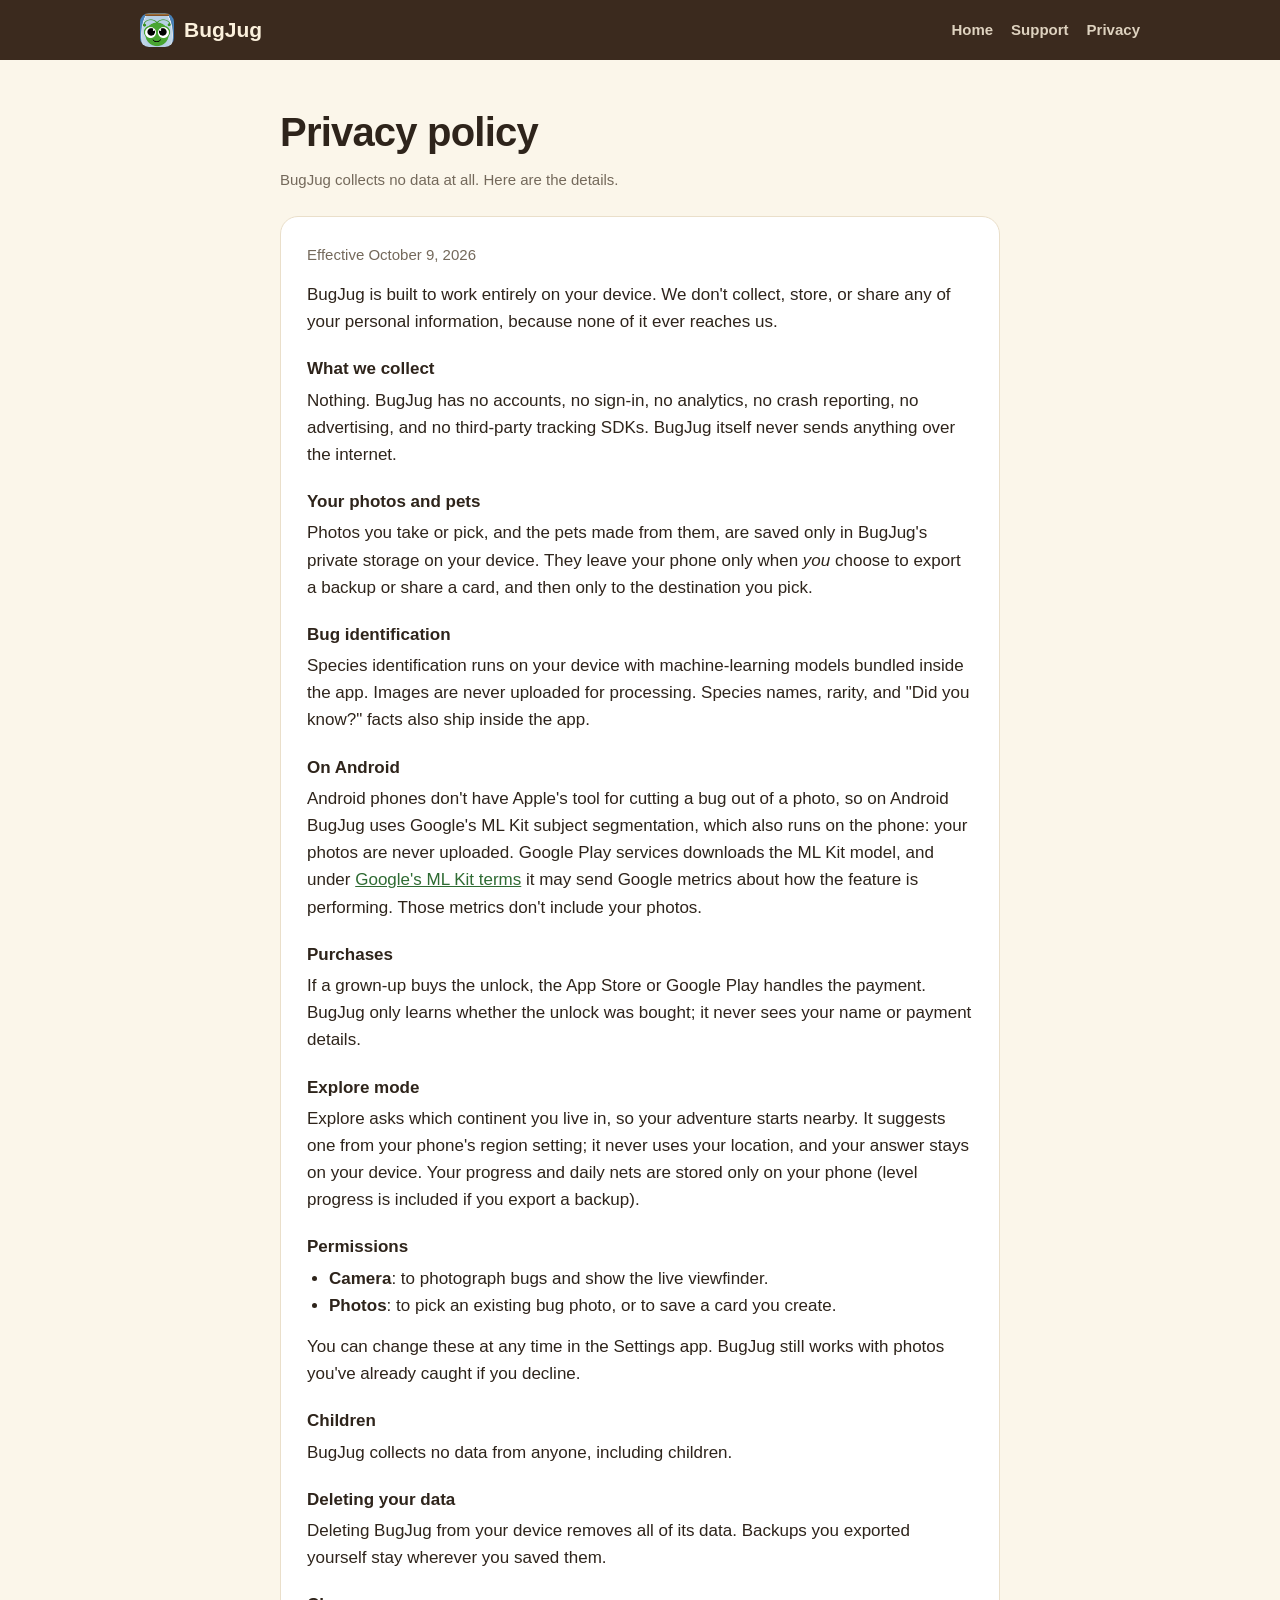
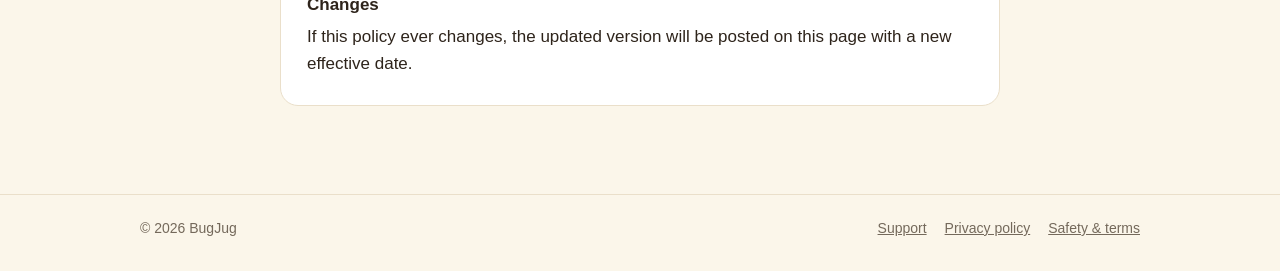
==== privacy.html @ 44944789 "BugJug website: home, privacy policy and support pages Co-Authored-By: Claude Opus 5.5 <noreply@anth" ====
<!DOCTYPE html>
<html lang="en">
<head>
  <meta charset="utf-8">
  <meta name="viewport" content="width=device-width, initial-scale=1">
  <title>BugJug Privacy Policy</title>
  <meta name="description" content="BugJug's privacy policy: no data collected, no accounts, no tracking. Everything stays on your device.">
  <meta name="theme-color" content="#3b2a1e">
  <link rel="icon" href="favicon.png">
  <link rel="apple-touch-icon" href="apple-touch-icon.png">
  <link rel="stylesheet" href="style.css">
</head>
<body>
<header class="bar">
  <div class="wrap">
    <a class="brand" href="./"><img src="img/icon.png" alt="">BugJug</a>
    <nav>
      <a class="wide" href="./">Home</a>
      <a href="support.html">Support</a>
      <a href="privacy.html">Privacy</a>
    </nav>
  </div>
</header>
<main class="doc">
  <h1>Privacy policy</h1>
  <p class="meta">BugJug collects no data at all. Here are the details.</p>
  <section id="privacy">
    <p class="meta">Effective October 9, 2026</p>
    <p>BugJug is built to work entirely on your device. We don't collect, store, or share any of your
      personal information, because none of it ever reaches us.</p>

    <h3>What we collect</h3>
    <p>Nothing. BugJug has no accounts, no sign-in, no analytics, no crash reporting, no advertising,
      and no third-party tracking SDKs. BugJug itself never sends anything over the internet.</p>

    <h3>Your photos and pets</h3>
    <p>Photos you take or pick, and the pets made from them, are saved only in BugJug's private storage
      on your device. They leave your phone only when <em>you</em> choose to export a backup or share a
      card, and then only to the destination you pick.</p>

    <h3>Bug identification</h3>
    <p>Species identification runs on your device with machine-learning models bundled inside the app.
      Images are never uploaded for processing. Species names, rarity, and "Did you know?" facts also ship
      inside the app.</p>

    <h3>On Android</h3>
    <p>Android phones don't have Apple's tool for cutting a bug out of a photo, so on Android BugJug
      uses Google's ML Kit subject segmentation, which also runs on the phone: your photos are never
      uploaded. Google Play services downloads the ML Kit model, and under
      <a href="https://developers.google.com/ml-kit/terms">Google's ML Kit terms</a> it may send Google
      metrics about how the feature is performing. Those metrics don't include your photos.</p>

    <h3>Purchases</h3>
    <p>If a grown-up buys the unlock, the App Store or Google Play handles the payment. BugJug only
      learns whether the unlock was bought; it never sees your name or payment details.</p>

    <h3>Explore mode</h3>
    <p>Explore asks which continent you live in, so your adventure starts nearby. It suggests one from
      your phone's region setting; it never uses your location, and your answer stays on your device.
      Your progress and daily nets are stored only on your phone (level progress is included if you
      export a backup).</p>

    <h3>Permissions</h3>
    <ul>
      <li><strong>Camera</strong>: to photograph bugs and show the live viewfinder.</li>
      <li><strong>Photos</strong>: to pick an existing bug photo, or to save a card you create.</li>
    </ul>
    <p>You can change these at any time in the Settings app. BugJug still works with photos you've
      already caught if you decline.</p>

    <h3>Children</h3>
    <p>BugJug collects no data from anyone, including children.</p>

    <h3>Deleting your data</h3>
    <p>Deleting BugJug from your device removes all of its data. Backups you exported yourself stay
      wherever you saved them.</p>

    <h3>Changes</h3>
    <p>If this policy ever changes, the updated version will be posted on this page with a new
      effective date.</p>
  </section>
</main>
<footer>
  <div class="wrap">
    <span>© 2026 BugJug</span>
    <nav>
      <a href="support.html">Support</a>
      <a href="privacy.html">Privacy policy</a>
      <a href="support.html#safety">Safety &amp; terms</a>
    </nav>
  </div>
</footer>
</body>
</html>
---- style.css ----
:root {
  --bg: #fbf6ea;
  --card: #ffffff;
  --ink: #2e241b;
  --muted: #74695b;
  --wood: #3b2a1e;
  --wood-ink: #fbf0dc;
  --coral: #f0806a;
  --green: #6faa63;
  --green-ink: #2f6b33;
  --soft: #f4ead6;
  --line: #eadfca;
}
@media (prefers-color-scheme: dark) {
  :root {
    --bg: #1b1510;
    --card: #261e17;
    --ink: #f3eadb;
    --muted: #b3a690;
    --wood: #120d09;
    --soft: #33281e;
    --green-ink: #9fd193;
    --line: #3a2f24;
  }
}
* { box-sizing: border-box; }
html { -webkit-text-size-adjust: 100%; }
body {
  margin: 0;
  background: var(--bg);
  color: var(--ink);
  font: 17px/1.6 ui-rounded, "SF Pro Rounded", -apple-system, BlinkMacSystemFont, "Segoe UI", Roboto, Helvetica, Arial, sans-serif;
}
img { max-width: 100%; display: block; }
a { color: var(--green-ink); }
.wrap { max-width: 1040px; margin: 0 auto; padding: 0 20px; }

/* Top bar */
.bar { background: var(--wood); color: var(--wood-ink); }
.bar .wrap { display: flex; align-items: center; justify-content: space-between; gap: 12px; height: 60px; }
.brand { display: flex; align-items: center; gap: 10px; color: var(--wood-ink); text-decoration: none; font-weight: 800; font-size: 21px; }
.brand img { width: 34px; height: 34px; border-radius: 9px; }
.bar nav { display: flex; gap: 18px; font-size: 15px; }
.bar nav a { color: var(--wood-ink); opacity: .85; text-decoration: none; font-weight: 600; }
.bar nav a:hover { opacity: 1; text-decoration: underline; }

/* Hero */
.hero { background: var(--wood); color: var(--wood-ink); padding: 40px 0 0; overflow: hidden; }
.hero .wrap { display: grid; grid-template-columns: 1.1fr 1fr; gap: 40px; align-items: end; }
.hero-copy { padding-bottom: 64px; }
.hero-icon { width: 96px; height: 96px; border-radius: 22px; box-shadow: 0 8px 24px rgba(0,0,0,.35); margin-bottom: 20px; }
.hero h1 { font-size: clamp(36px, 6vw, 56px); line-height: 1.05; margin: 0 0 14px; letter-spacing: -0.02em; }
.hero p { font-size: 19px; opacity: .9; margin: 0 0 26px; max-width: 34em; }
.cta { display: flex; flex-wrap: wrap; gap: 12px; align-items: center; }
.badge {
  display: inline-flex; align-items: center; gap: 10px; background: #000; color: #fff;
  border: 1px solid #555; border-radius: 12px; padding: 9px 18px; text-decoration: none; font-weight: 700;
}
.badge small { display: block; font-size: 11px; font-weight: 500; opacity: .8; line-height: 1.1; }
.badge span { line-height: 1.15; }
.note { font-size: 14px; opacity: .75; }
.hero-shots { display: flex; justify-content: center; gap: 18px; }
.hero-shots img { width: 220px; border-radius: 28px 28px 0 0; box-shadow: 0 -6px 30px rgba(0,0,0,.4); }
.hero-shots img:nth-child(2) { margin-bottom: -40px; }

/* Pills */
.pills { list-style: none; padding: 0; margin: 48px 0 0; display: grid; grid-template-columns: repeat(auto-fit, minmax(200px, 1fr)); gap: 14px; }
.pills li { background: var(--card); border: 1px solid var(--line); border-radius: 18px; padding: 18px 20px; }
.pills strong { display: block; font-size: 18px; }
.pills .e { font-size: 26px; display: block; margin-bottom: 4px; }

/* Feature rows */
.feature { display: grid; grid-template-columns: 1fr 1fr; gap: 48px; align-items: center; padding: 64px 0; border-bottom: 1px solid var(--line); }
.feature:last-of-type { border-bottom: 0; }
.feature.flip .shots { order: -1; }
.feature h2 { font-size: 34px; margin: 0 0 6px; letter-spacing: -0.01em; }
.kicker { color: var(--coral); font-weight: 800; letter-spacing: .08em; text-transform: uppercase; font-size: 14px; margin: 0 0 6px; }
.feature ul { padding-left: 20px; margin: 12px 0 0; }
.feature li { margin-bottom: 8px; }
.shots { display: flex; gap: 16px; justify-content: center; }
.shots img { width: 46%; max-width: 240px; border-radius: 24px; border: 1px solid var(--line); box-shadow: 0 10px 30px rgba(60,40,20,.15); }

/* Closing */
.closing { background: var(--soft); border-radius: 28px; padding: 40px 28px; text-align: center; margin: 24px 0 64px; }
.closing h2 { font-size: 30px; margin: 0 0 8px; }
.closing p { margin: 0 auto 8px; max-width: 36em; }

/* Document pages */
.doc { max-width: 760px; margin: 0 auto; padding: 40px 20px 64px; }
.doc h1 { font-size: 40px; margin: 0 0 4px; letter-spacing: -0.02em; }
.doc section { background: var(--card); border: 1px solid var(--line); border-radius: 18px; padding: 26px 26px 14px; margin: 24px 0; }
.doc h2 { font-size: 24px; margin: 0 0 6px; }
.doc h3 { font-size: 17px; margin: 20px 0 4px; }
.meta { color: var(--muted); font-size: 15px; margin: 0 0 12px; }
.doc p, .doc ul { margin: 0 0 14px; }
.doc ul { padding-left: 22px; }
.button { display: inline-block; background: var(--green); color: #fff; text-decoration: none; font-weight: 700; padding: 10px 20px; border-radius: 999px; }

footer { border-top: 1px solid var(--line); color: var(--muted); font-size: 14px; }
footer .wrap { display: flex; flex-wrap: wrap; gap: 8px 20px; justify-content: space-between; padding-top: 22px; padding-bottom: 32px; }
footer nav { display: flex; gap: 18px; }
footer a { color: var(--muted); }

@media (max-width: 760px) {
  .bar nav { gap: 12px; font-size: 14px; }
  .bar nav .wide { display: none; }
  .hero .wrap { grid-template-columns: 1fr; gap: 8px; }
  .hero-copy { padding-bottom: 24px; }
  .hero-shots img { width: 44%; border-radius: 20px 20px 0 0; }
  .hero-shots img:nth-child(2) { margin-bottom: -24px; }
  .feature { grid-template-columns: 1fr; gap: 24px; padding: 44px 0; }
  .feature.flip .shots { order: 0; }
  .feature h2 { font-size: 28px; }
  .doc section { padding: 20px 18px 8px; }
}
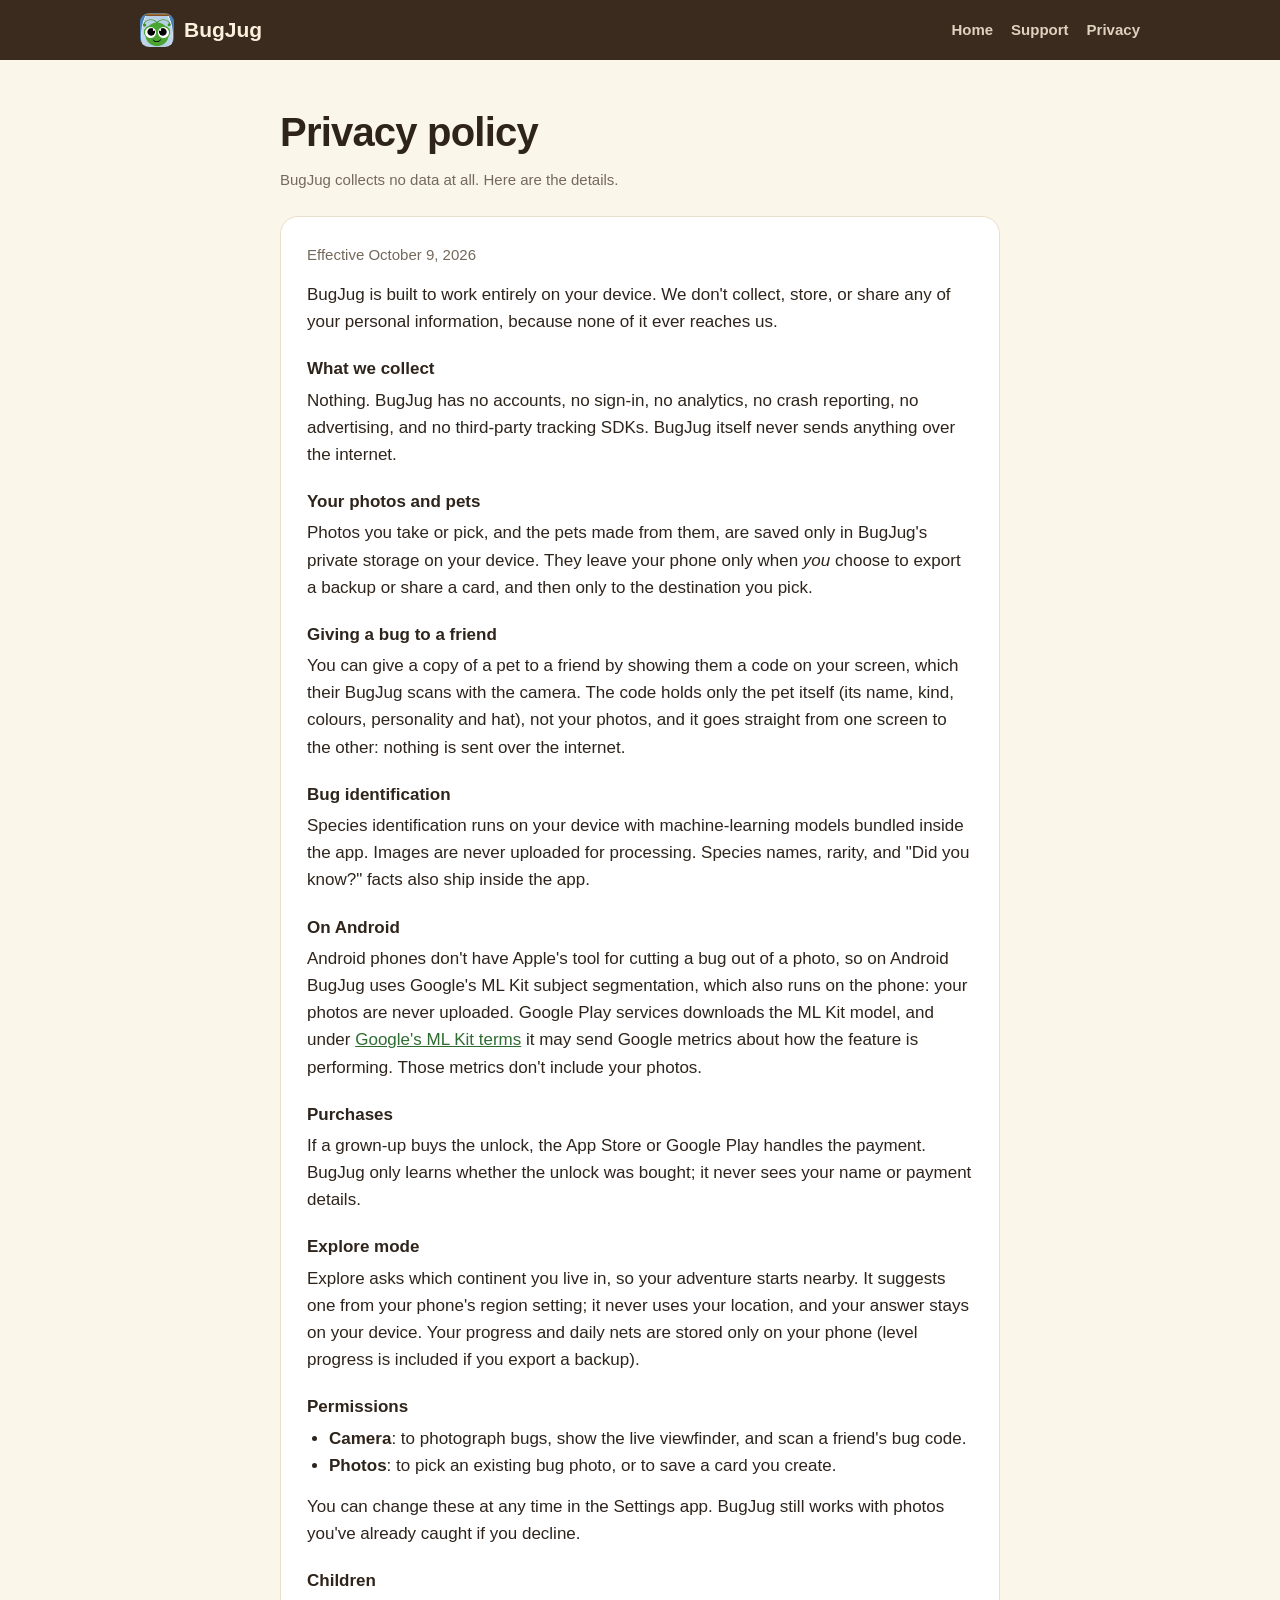
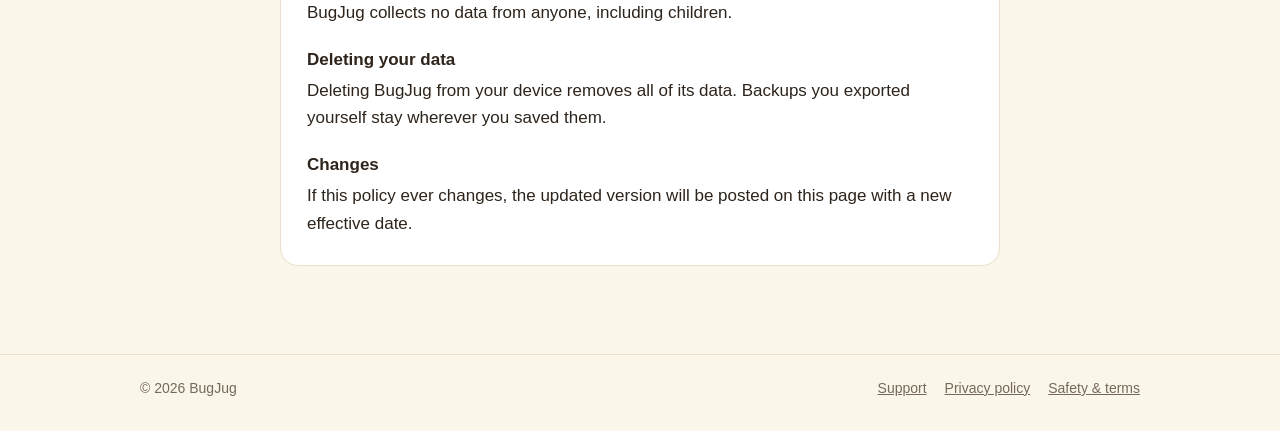
==== commit e4710bd1: "Android, and giving bugs to friends Google Play badge and Android mentions on the home page; a Share" ====
--- a/privacy.html
+++ b/privacy.html
@@ -38,6 +38,12 @@
       on your device. They leave your phone only when <em>you</em> choose to export a backup or share a
       card, and then only to the destination you pick.</p>
 
+    <h3>Giving a bug to a friend</h3>
+    <p>You can give a copy of a pet to a friend by showing them a code on your screen, which their
+      BugJug scans with the camera. The code holds only the pet itself (its name, kind, colours, personality and hat),
+      not your photos, and it goes straight from one screen to the other: nothing is
+      sent over the internet.</p>
+
     <h3>Bug identification</h3>
     <p>Species identification runs on your device with machine-learning models bundled inside the app.
       Images are never uploaded for processing. Species names, rarity, and "Did you know?" facts also ship
@@ -62,7 +68,7 @@
 
     <h3>Permissions</h3>
     <ul>
-      <li><strong>Camera</strong>: to photograph bugs and show the live viewfinder.</li>
+      <li><strong>Camera</strong>: to photograph bugs, show the live viewfinder, and scan a friend's bug code.</li>
       <li><strong>Photos</strong>: to pick an existing bug photo, or to save a card you create.</li>
     </ul>
     <p>You can change these at any time in the Settings app. BugJug still works with photos you've
--- a/style.css
+++ b/style.css
@@ -80,6 +80,22 @@
 .shots { display: flex; gap: 16px; justify-content: center; }
 .shots img { width: 46%; max-width: 240px; border-radius: 24px; border: 1px solid var(--line); box-shadow: 0 10px 30px rgba(60,40,20,.15); }
 
+/* Share illustration: the app's "Give a bug" sheet beside the friend's phone */
+.share-art { align-items: center; position: relative; }
+.mock {
+  width: 46%; max-width: 240px; aspect-ratio: 660 / 1434; background: #fbf0dc; color: #2e241b;
+  border: 1px solid var(--line); border-radius: 24px; box-shadow: 0 10px 30px rgba(60,40,20,.15);
+  display: flex; flex-direction: column; align-items: center; justify-content: center; padding: 16px; text-align: center;
+}
+.mock-title { font-weight: 900; font-size: 17px; line-height: 1.2; margin: 0 0 14px; }
+.mock .qr { width: 100%; background: #fff; border-radius: 12px; padding: 8px; }
+.mock-hint { font-size: 12px; font-weight: 700; line-height: 1.35; margin: 14px 0 0; }
+.hop {
+  position: absolute; left: 50%; top: 50%; transform: translate(-50%, -50%);
+  font-size: 30px; background: var(--card); border: 1px solid var(--line); border-radius: 50%;
+  width: 54px; height: 54px; display: grid; place-items: center; box-shadow: 0 6px 16px rgba(60,40,20,.2);
+}
+
 /* Closing */
 .closing { background: var(--soft); border-radius: 28px; padding: 40px 28px; text-align: center; margin: 24px 0 64px; }
 .closing h2 { font-size: 30px; margin: 0 0 8px; }
@@ -111,5 +127,8 @@
   .feature { grid-template-columns: 1fr; gap: 24px; padding: 44px 0; }
   .feature.flip .shots { order: 0; }
   .feature h2 { font-size: 28px; }
+  .mock-title { font-size: 14px; margin-bottom: 10px; }
+  .mock-hint { font-size: 10px; }
+  .hop { font-size: 22px; width: 42px; height: 42px; }
   .doc section { padding: 20px 18px 8px; }
 }
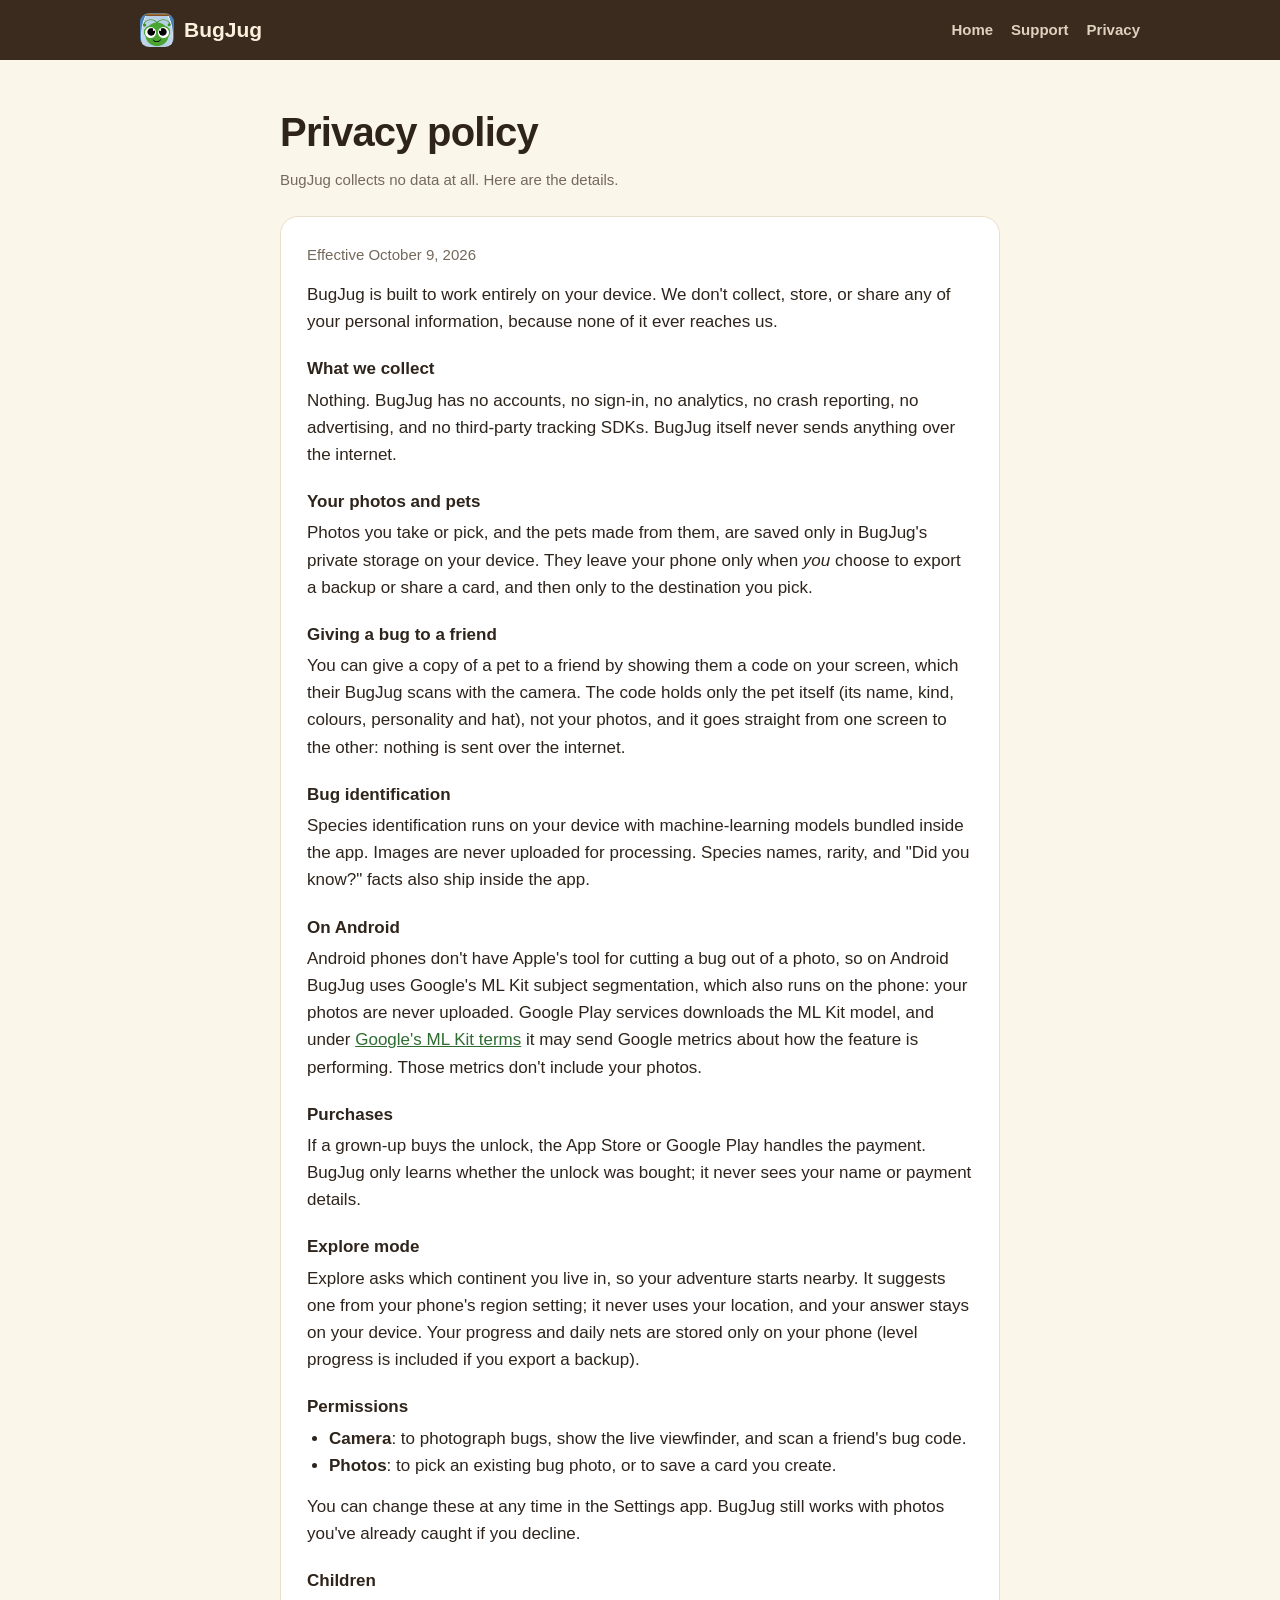
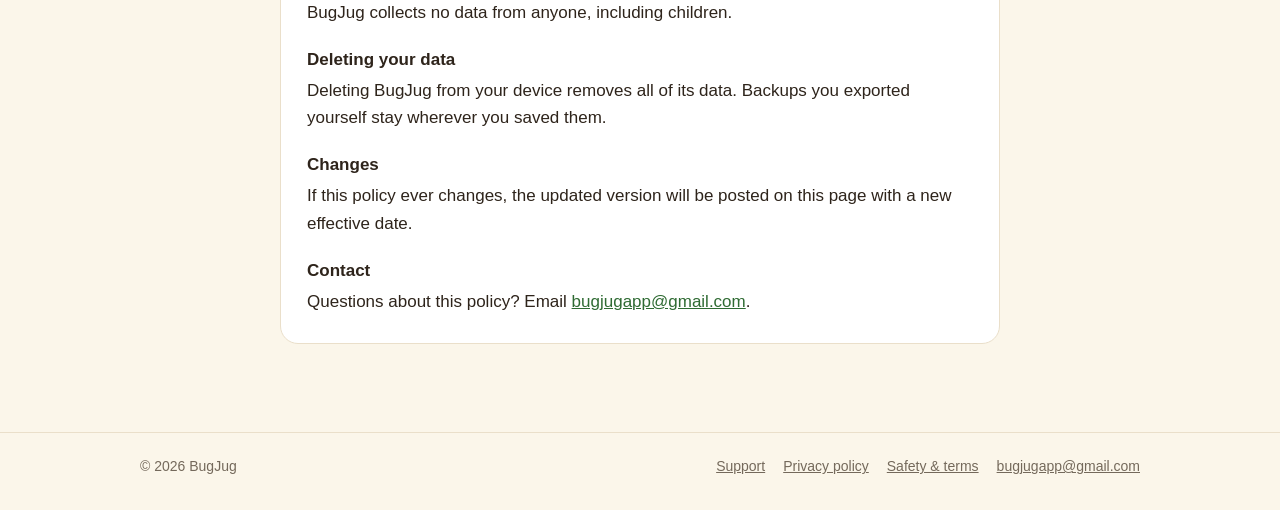
==== commit da404669: "Support email: bugjugapp@gmail.com Co-Authored-By: Claude Opus 5.5 <noreply@anthropic.com>" ====
--- a/privacy.html
+++ b/privacy.html
@@ -84,6 +84,9 @@
     <h3>Changes</h3>
     <p>If this policy ever changes, the updated version will be posted on this page with a new
       effective date.</p>
+
+    <h3>Contact</h3>
+    <p>Questions about this policy? Email <a href="mailto:bugjugapp@gmail.com">bugjugapp@gmail.com</a>.</p>
   </section>
 </main>
 <footer>
@@ -93,6 +96,7 @@
       <a href="support.html">Support</a>
       <a href="privacy.html">Privacy policy</a>
       <a href="support.html#safety">Safety &amp; terms</a>
+      <a href="mailto:bugjugapp@gmail.com">bugjugapp@gmail.com</a>
     </nav>
   </div>
 </footer>
--- a/style.css
+++ b/style.css
@@ -73,12 +73,48 @@
 .feature { display: grid; grid-template-columns: 1fr 1fr; gap: 48px; align-items: center; padding: 64px 0; border-bottom: 1px solid var(--line); }
 .feature:last-of-type { border-bottom: 0; }
 .feature.flip .shots { order: -1; }
-.feature h2 { font-size: 34px; margin: 0 0 6px; letter-spacing: -0.01em; }
+.feature h2 { font-size: 34px; line-height: 1.15; margin: 0 0 12px; letter-spacing: -0.01em; }
 .kicker { color: var(--coral); font-weight: 800; letter-spacing: .08em; text-transform: uppercase; font-size: 14px; margin: 0 0 6px; }
 .feature ul { padding-left: 20px; margin: 12px 0 0; }
 .feature li { margin-bottom: 8px; }
 .shots { display: flex; gap: 16px; justify-content: center; }
 .shots img { width: 46%; max-width: 240px; border-radius: 24px; border: 1px solid var(--line); box-shadow: 0 10px 30px rgba(60,40,20,.15); }
+
+/* Live camera illustration: a real photo with the app's lock-on overlay */
+.cam-fig { margin: 0; display: flex; flex-direction: column; align-items: center; gap: 14px; }
+.cam {
+  width: 100%; max-width: 300px; background: #000; color: #fff; border-radius: 34px; overflow: hidden;
+  border: 6px solid #1a1410; box-shadow: 0 14px 40px rgba(60,40,20,.25);
+}
+.cam-status { display: flex; justify-content: space-between; padding: 10px 22px 8px; font-size: 13px; font-weight: 700; }
+.cam-view { position: relative; aspect-ratio: 520 / 640; }
+.cam-view img { width: 100%; height: 100%; object-fit: cover; }
+.cam-chip {
+  position: absolute; top: 10px; left: 50%; transform: translateX(-50%); width: max-content; max-width: 88%;
+  background: #fbf0dc; color: #2e241b; font-weight: 700; font-size: 12.5px; line-height: 1.3;
+  padding: 7px 12px; border-radius: 16px; text-align: center; box-shadow: 0 2px 8px rgba(0,0,0,.25);
+}
+.cam-box { position: absolute; left: 13%; right: 15%; top: 16%; bottom: 22%; }
+.cam-box i { position: absolute; width: 22%; height: 18%; border: 4px solid #f2b631; filter: drop-shadow(0 0 3px rgba(0,0,0,.4)); }
+.cam-box i:nth-child(1) { top: 0; left: 0; border-right: 0; border-bottom: 0; border-top-left-radius: 10px; }
+.cam-box i:nth-child(2) { top: 0; right: 0; border-left: 0; border-bottom: 0; border-top-right-radius: 10px; }
+.cam-box i:nth-child(3) { bottom: 0; left: 0; border-right: 0; border-top: 0; border-bottom-left-radius: 10px; }
+.cam-box i:nth-child(4) { bottom: 0; right: 0; border-left: 0; border-top: 0; border-bottom-right-radius: 10px; }
+.cam-got {
+  position: absolute; bottom: 10px; left: 50%; transform: translateX(-50%);
+  background: #f2b631; color: #2e241b; font-weight: 900; font-size: 15px; padding: 5px 16px; border-radius: 999px;
+}
+.cam-controls { display: grid; grid-template-columns: 1fr auto 1fr; align-items: center; padding: 14px 18px 18px; }
+.cam-thumb { width: 38px; height: 38px; border-radius: 9px; background: url(img/catch-ladybird.jpg) center/cover; border: 2px solid #fff; }
+.cam-shutter { width: 62px; height: 62px; border-radius: 50%; background: #fff; box-shadow: 0 0 0 4px #000, 0 0 0 7px #fff; }
+.cam-auto { justify-self: end; display: flex; flex-direction: column; align-items: center; font-size: 11px; font-weight: 800; gap: 3px; }
+.cam-bolt {
+  width: 46px; height: 46px; border-radius: 50%; background: #f2b631; display: grid; place-items: center;
+  font-size: 22px; box-shadow: 0 0 0 3px #000, 0 0 0 5px #f2b631;
+}
+.cam-fig figcaption { max-width: 320px; text-align: center; font-size: 14px; color: var(--muted); line-height: 1.45; }
+.cam-fig figcaption span { display: block; font-size: 12px; margin-top: 4px; }
+.cam-fig figcaption a { color: var(--muted); }
 
 /* Share illustration: the app's "Give a bug" sheet beside the friend's phone */
 .share-art { align-items: center; position: relative; }
@@ -114,7 +150,7 @@
 
 footer { border-top: 1px solid var(--line); color: var(--muted); font-size: 14px; }
 footer .wrap { display: flex; flex-wrap: wrap; gap: 8px 20px; justify-content: space-between; padding-top: 22px; padding-bottom: 32px; }
-footer nav { display: flex; gap: 18px; }
+footer nav { display: flex; flex-wrap: wrap; gap: 6px 18px; }
 footer a { color: var(--muted); }
 
 @media (max-width: 760px) {
